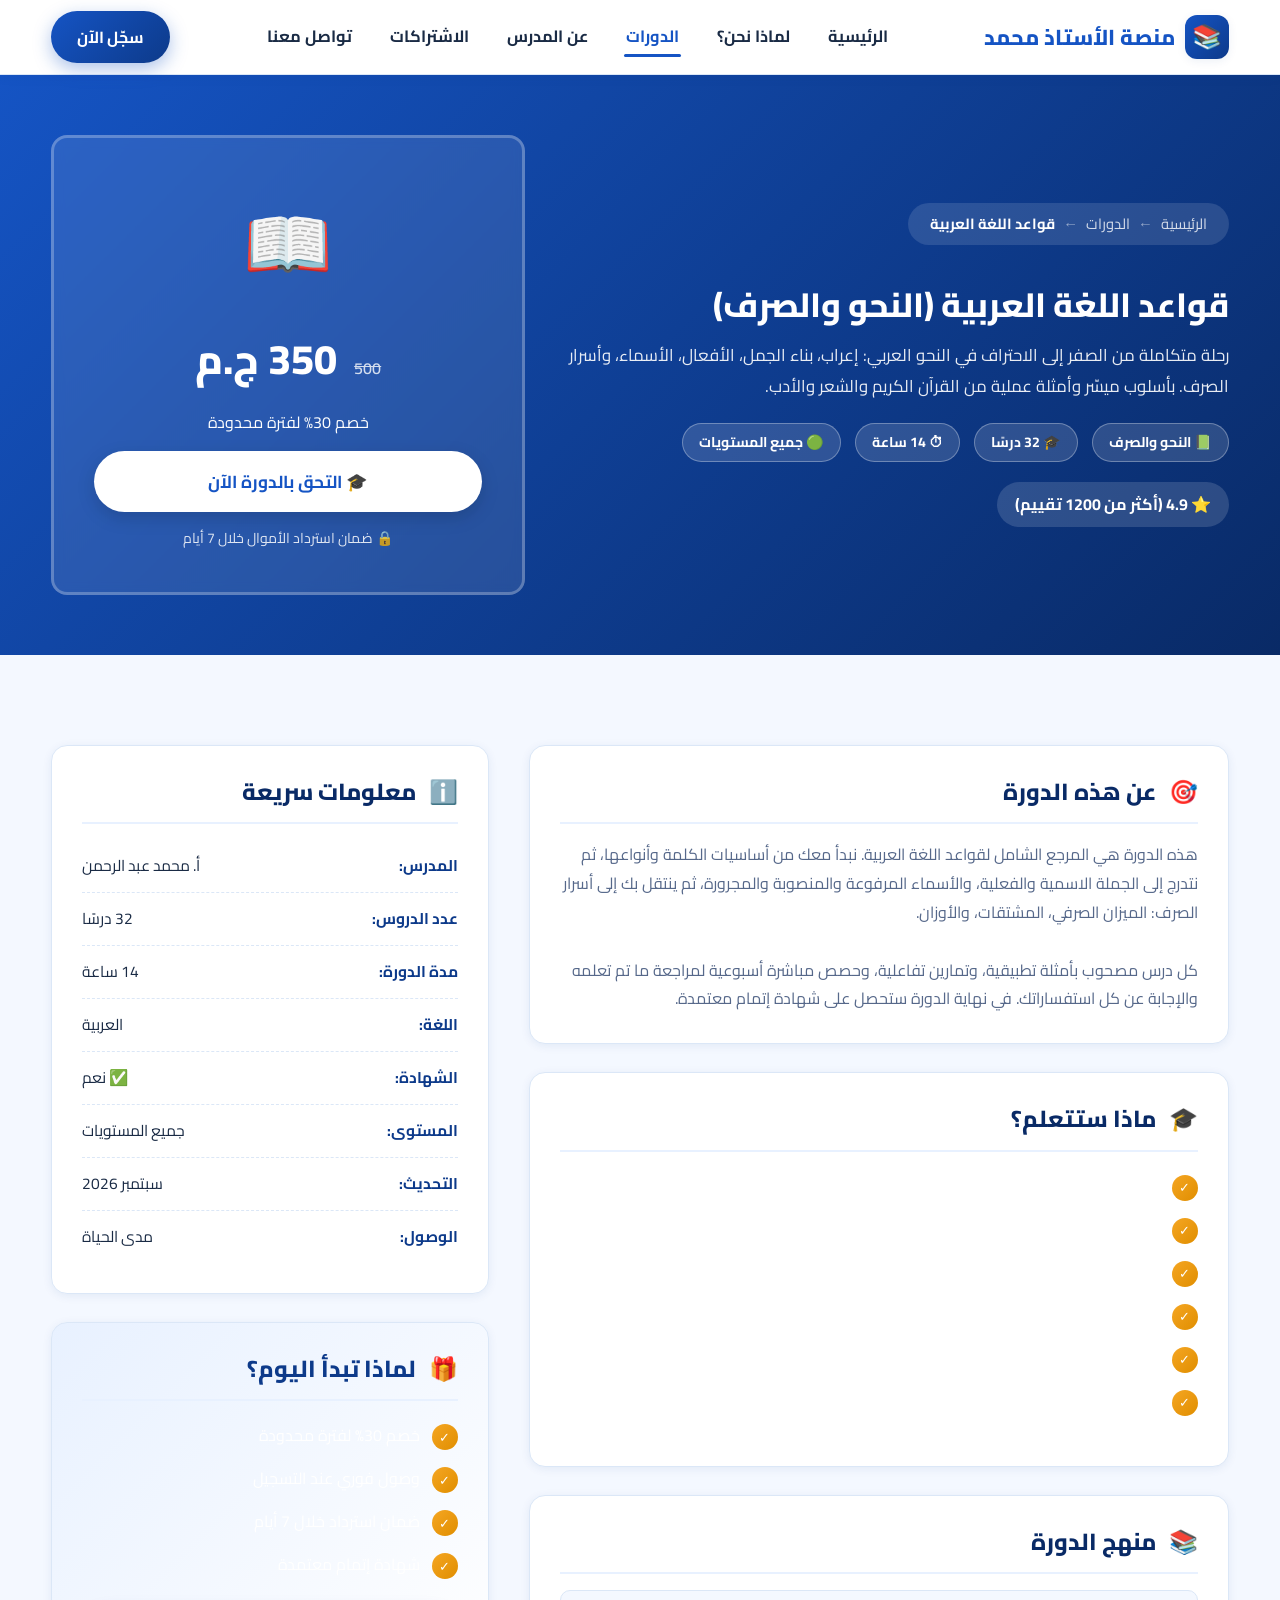
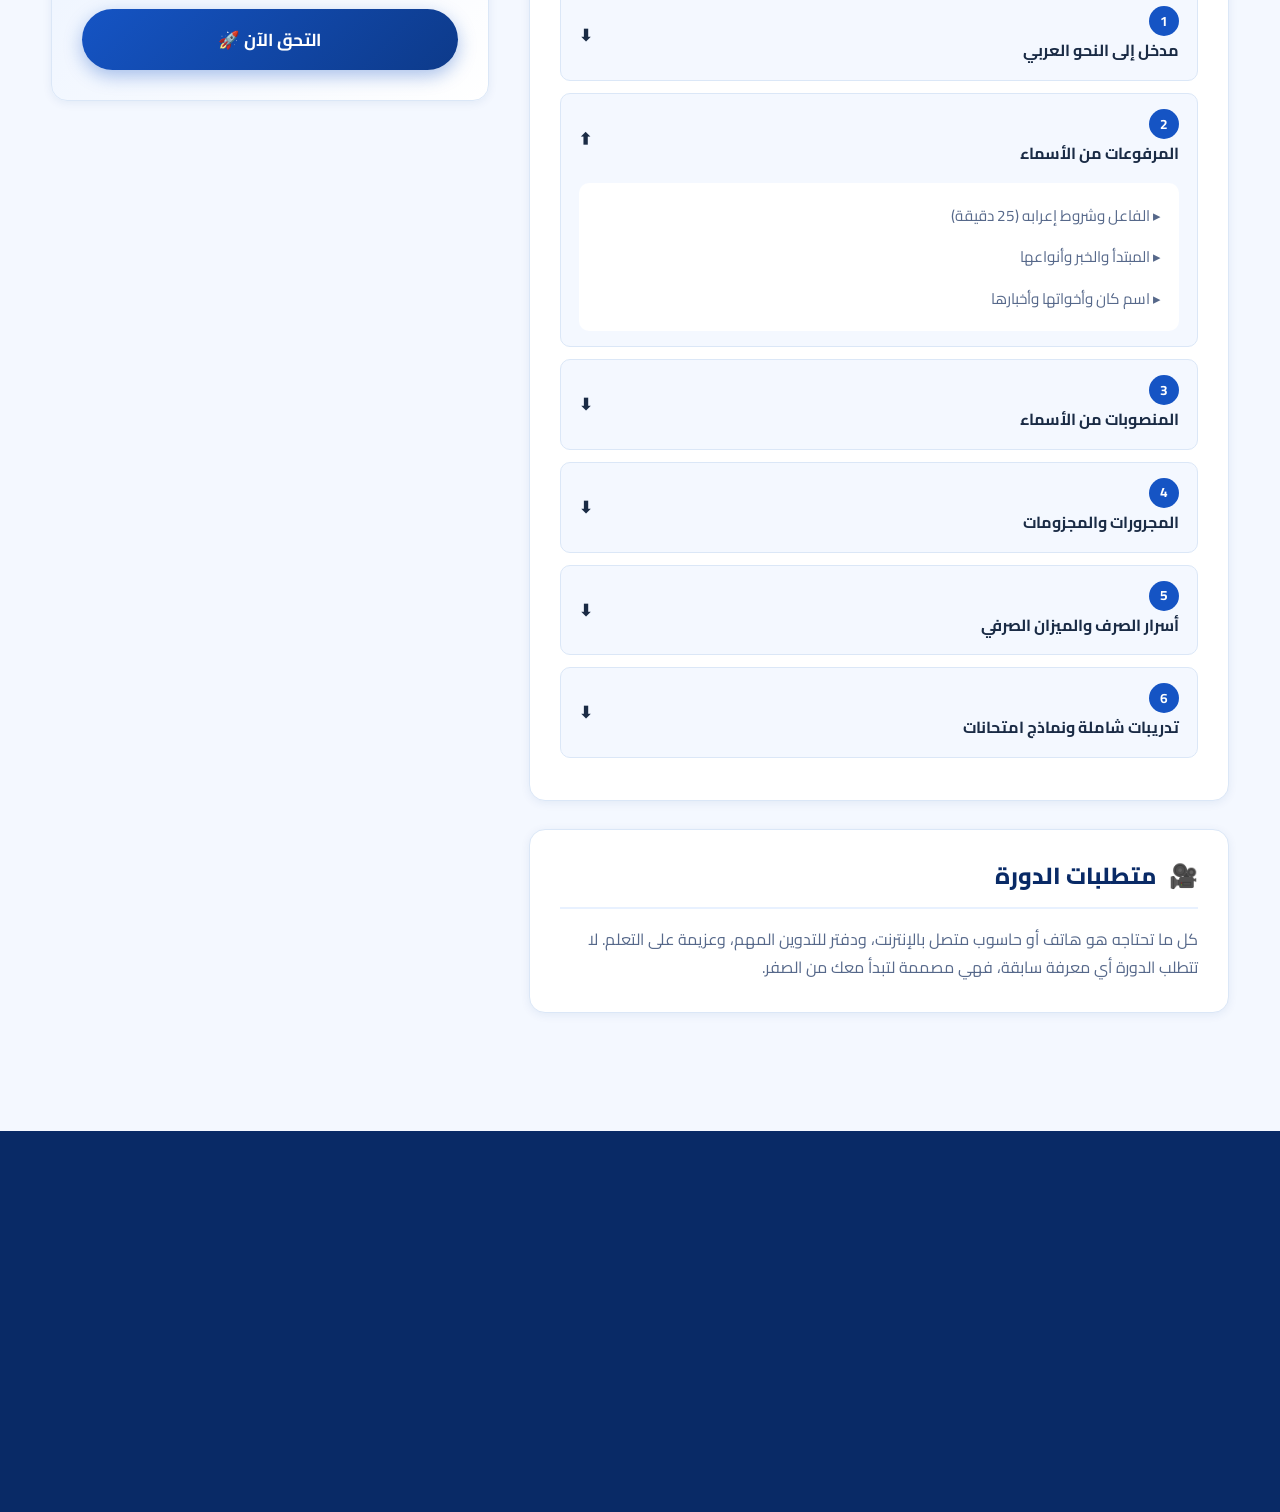
==== course.html @ e125569a "111" ====
<!DOCTYPE html>
<html lang="ar" dir="rtl">
<head>
  <meta charset="UTF-8" />
  <meta name="viewport" content="width=device-width, initial-scale=1.0" />
  <meta name="description" content="تفاصيل دورة قواعد اللغة العربية (النحو والصرف) - منصة الأستاذ محمد" />
  <title>قواعد اللغة العربية | تفاصيل الدورة</title>

  <link rel="preconnect" href="https://fonts.googleapis.com" />
  <link rel="preconnect" href="https://fonts.gstatic.com" crossorigin />
  <link href="https://fonts.googleapis.com/css2?family=Cairo:wght@400;600;700;800;900&display=swap" rel="stylesheet" />
  <link rel="stylesheet" href="css/style.css" />
  <link rel="icon" href="data:image/svg+xml,<svg xmlns='http://www.w3.org/2000/svg' viewBox='0 0 100 100'><text y='.9em' font-size='90'>📚</text></svg>" />
</head>
<body>

  <!-- ===================== شريط التنقل ===================== -->
  <nav class="navbar">
    <div class="container">
      <a href="index.html" class="logo">
        <span class="logo-icon">📚</span>
        <span>منصة الأستاذ محمد</span>
      </a>

      <ul class="nav-links">
        <li><a href="index.html#home">الرئيسية</a></li>
        <li><a href="index.html#features">لماذا نحن؟</a></li>
        <li><a href="courses.html" class="active">الدورات</a></li>
        <li><a href="index.html#teacher">عن المدرس</a></li>
        <li><a href="index.html#pricing">الاشتراكات</a></li>
        <li><a href="index.html#contact">تواصل معنا</a></li>
      </ul>

      <div class="nav-actions">
        <a href="index.html#contact" class="btn btn-primary">سجّل الآن</a>
        <button class="menu-toggle" aria-label="القائمة">☰</button>
      </div>
    </div>
  </nav>

  <!-- ===================== رأس الدورة ===================== -->
  <header class="course-hero">
    <div class="container">
      <div class="course-hero-text">
        <div class="breadcrumb course-hero-crumb">
          <a href="index.html">الرئيسية</a>
          <span class="sep">←</span>
          <a href="courses.html">الدورات</a>
          <span class="sep">←</span>
          <span class="current">قواعد اللغة العربية</span>
        </div>
        <h1>قواعد اللغة العربية (النحو والصرف)</h1>
        <p class="hero-desc">
          رحلة متكاملة من الصفر إلى الاحتراف في النحو العربي: إعراب، بناء الجمل، الأفعال،
          الأسماء، وأسرار الصرف. بأسلوب ميسّر وأمثلة عملية من القرآن الكريم والشعر والأدب.
        </p>
        <div class="chips-row">
          <span>📗 النحو والصرف</span>
          <span>🎓 32 درسًا</span>
          <span>⏱ 14 ساعة</span>
          <span>🟢 جميع المستويات</span>
        </div>
        <div class="rating">
          <span>⭐ 4.9 (أكثر من 1200 تقييم)</span>
        </div>
      </div>

      <div class="course-visual">
        <div class="icon">📖</div>
        <div class="price-tag">
          <small>500</small>
          350 ج.م
        </div>
        <p>خصم 30% لفترة محدودة</p>
        <a href="index.html#contact" class="btn btn-light btn-lg" style="margin-top: 14px;">🎓 التحق بالدورة الآن</a>
        <p class="note">🔒 ضمان استرداد الأموال خلال 7 أيام</p>
      </div>
    </div>
  </header>

  <!-- ===================== محتوى الدورة ===================== -->
  <section class="section" style="background: var(--off-white);">
    <div class="container course-content-grid">

      <!-- العمود الأيمن -->
      <div>
        <div class="card-panel reveal">
          <h2><span class="icon">🎯</span> عن هذه الدورة</h2>
          <p>
            هذه الدورة هي المرجع الشامل لقواعد اللغة العربية. نبدأ معك من أساسيات الكلمة وأنواعها،
            ثم نتدرج إلى الجملة الاسمية والفعلية، والأسماء المرفوعة والمنصوبة والمجرورة،
            ثم ينتقل بك إلى أسرار الصرف: الميزان الصرفي، المشتقات، والأوزان.
          </p>
          <br />
          <p>
            كل درس مصحوب بأمثلة تطبيقية، وتمارين تفاعلية، وحصص مباشرة أسبوعية لمراجعة ما تم
            تعلمه والإجابة عن كل استفساراتك. في نهاية الدورة ستحصل على شهادة إتمام معتمدة.
          </p>
        </div>

        <div class="card-panel reveal">
          <h2><span class="icon">🎓</span> ماذا ستتعلم؟</h2>
          <div class="teacher-list" style="color: var(--text);">
            <li><span class="check">✓</span> فهم الكلمة وأقسامها: اسم وفعل وحرف</li>
            <li><span class="check">✓</span> إعراب الجملة الاسمية والجملة الفعلية بثقة</li>
            <li><span class="check">✓</span> إتقان حالات الرفع والنصب والجر والجزم</li>
            <li><span class="check">✓</span> تحويل الأفعال وأوزان الصرف المختلفة</li>
            <li><span class="check">✓</span> التمييز بين أنواع المشتقات واستخداماتها</li>
            <li><span class="check">✓</span> حل أسئلة النحو في الامتحانات بسهولة</li>
          </div>
        </div>

        <!-- منهج الدورة -->
        <div class="card-panel reveal">
          <h2><span class="icon">📚</span> منهج الدورة</h2>

          <div class="curriculum-item">
            <div class="curriculum-head">
              <span><span class="num">1</span> مدخل إلى النحو العربي</span>
              <span>⬇</span>
            </div>
            <div class="curriculum-body">
              <ul>
                <li>▸ ما النحو ولماذا نتعلمه؟ (12 دقيقة)</li>
                <li>▸ الكلمة وأقسامها: الاسم والفعل والحرف</li>
                <li>▸ الجملة المفيدة وعناصرها الأساسية</li>
              </ul>
            </div>
          </div>

          <div class="curriculum-item open">
            <div class="curriculum-head">
              <span><span class="num">2</span> المرفوعات من الأسماء</span>
              <span>⬇</span>
            </div>
            <div class="curriculum-body">
              <ul>
                <li>▸ الفاعل وشروط إعرابه (25 دقيقة)</li>
                <li>▸ المبتدأ والخبر وأنواعها</li>
                <li>▸ اسم كان وأخواتها وأخبارها</li>
              </ul>
            </div>
          </div>

          <div class="curriculum-item">
            <div class="curriculum-head">
              <span><span class="num">3</span> المنصوبات من الأسماء</span>
              <span>⬇</span>
            </div>
            <div class="curriculum-body">
              <ul>
                <li>▸ المفعول به وأنواعها</li>
                <li>▸ الحال والتمييز وفرق بينهما</li>
                <li>▸ المفعول المطلق والنعوت المنصوبة</li>
              </ul>
            </div>
          </div>

          <div class="curriculum-item">
            <div class="curriculum-head">
              <span><span class="num">4</span> المجرورات والمجزومات</span>
              <span>⬇</span>
            </div>
            <div class="curriculum-body">
              <ul>
                <li>▸ حروف الجر وأدوات القسم</li>
                <li>▸ الإضافة والمضاف إليه</li>
                <li>▸ أدوات الجزم وعلامات الإعراب</li>
              </ul>
            </div>
          </div>

          <div class="curriculum-item">
            <div class="curriculum-head">
              <span><span class="num">5</span> أسرار الصرف والميزان الصرفي</span>
              <span>⬇</span>
            </div>
            <div class="curriculum-body">
              <ul>
                <li>▸ الميزان الصرفي: فعل وفاعل ومفعول</li>
                <li>▸ المشتقات: اسم الفاعل والمفعول والصفة</li>
                <li>▸ التصغير والنسب والإعلال</li>
              </ul>
            </div>
          </div>

          <div class="curriculum-item">
            <div class="curriculum-head">
              <span><span class="num">6</span> تدريبات شاملة ونماذج امتحانات</span>
              <span>⬇</span>
            </div>
            <div class="curriculum-body">
              <ul>
                <li>▸ 200 سؤال تدريبي متنوع مع الحل</li>
                <li>▸ نماذج امتحانات مجاب عنها</li>
                <li>▸ امتحان نهائي شامل وشهادة إتمام</li>
              </ul>
            </div>
          </div>
        </div>

        <div class="card-panel reveal">
          <h2><span class="icon">🎥</span> متطلبات الدورة</h2>
          <p>
            كل ما تحتاجه هو هاتف أو حاسوب متصل بالإنترنت، ودفتر للتدوين المهم، وعزيمة على التعلم.
            لا تتطلب الدورة أي معرفة سابقة، فهي مصممة لتبدأ معك من الصفر.
          </p>
        </div>
      </div>

      <!-- العمود الأيسر: معلومات سريعة -->
      <aside class="info-sidebar">
        <div class="card-panel reveal">
          <h2><span class="icon">ℹ️</span> معلومات سريعة</h2>
          <div class="sidebar-item"><b>المدرس:</b><span>أ. محمد عبد الرحمن</span></div>
          <div class="sidebar-item"><b>عدد الدروس:</b><span>32 درسًا</span></div>
          <div class="sidebar-item"><b>مدة الدورة:</b><span>14 ساعة</span></div>
          <div class="sidebar-item"><b>اللغة:</b><span>العربية</span></div>
          <div class="sidebar-item"><b>الشهادة:</b><span>✅ نعم</span></div>
          <div class="sidebar-item"><b>المستوى:</b><span>جميع المستويات</span></div>
          <div class="sidebar-item"><b>التحديث:</b><span>سبتمبر 2026</span></div>
          <div class="sidebar-item"><b>الوصول:</b><span>مدى الحياة</span></div>
        </div>

        <div class="card-panel reveal" style="background: linear-gradient(135deg, var(--primary-light), #fff);">
          <h2 style="color: var(--primary-dark);"><span class="icon">🎁</span> لماذا تبدأ اليوم؟</h2>
          <div class="teacher-list" style="color: var(--text);">
            <li><span class="check">✓</span> خصم 30% لفترة محدودة</li>
            <li><span class="check">✓</span> وصول فوري عند التسجيل</li>
            <li><span class="check">✓</span> ضمان استرداد خلال 7 أيام</li>
            <li><span class="check">✓</span> شهادة إتمام معتمدة</li>
          </div>
          <a href="index.html#contact" class="btn btn-primary btn-lg" style="width: 100%; margin-top: 10px;">التحق الآن 🚀</a>
        </div>
      </aside>

    </div>
  </section>

  <!-- ===================== الفوتر ===================== -->
  <footer class="footer">
    <div class="container">
      <div class="footer-grid">
        <div>
          <a href="index.html" class="logo">
            <span class="logo-icon">📚</span>
            <span>منصة الأستاذ محمد</span>
          </a>
          <p>منصة تعليمية متخصصة في اللغة العربية وعلومها، نهدف لنشر حب العربية وتيسير تعلمها لكل من يريد إتقانها.</p>
        </div>
        <div>
          <h4>روابط سريعة</h4>
          <ul class="footer-links">
            <li><a href="index.html#home">الرئيسية</a></li>
            <li><a href="courses.html">الدورات</a></li>
            <li><a href="index.html#teacher">عن المدرس</a></li>
            <li><a href="index.html#pricing">الاشتراكات</a></li>
          </ul>
        </div>
        <div>
          <h4>الدورات</h4>
          <ul class="footer-links">
            <li><a href="courses.html">قواعد اللغة العربية</a></li>
            <li><a href="courses.html">البلاغة العربية</a></li>
            <li><a href="courses.html">الأدب العربي</a></li>
            <li><a href="courses.html">تحفيظ القرآن</a></li>
          </ul>
        </div>
        <div>
          <h4>النشرة البريدية</h4>
          <p>اشترك ليصلك جديد الدورات والعروض الحصرية:</p>
          <form class="newsletter-box">
            <input type="email" placeholder="بريدك الإلكتروني..." />
            <button type="submit">اشترك</button>
          </form>
        </div>
      </div>
      <div class="footer-bottom">
        <p>© 2026 منصة الأستاذ محمد - جميع الحقوق محفوظة | صُنع بحب للغة العربية 💙</p>
      </div>
    </div>
  </footer>

  <button class="back-to-top" aria-label="العودة للأعلى">↑</button>

  <script src="js/main.js"></script>
</body>
</html>
---- css/style.css ----
/* =============================================
   منصة الأستاذ محمد - لغة عربية
   الألوان: أزرق وأبيض
   ============================================= */

:root {
  --primary: #1554c4;
  --primary-dark: #0d3a8a;
  --primary-darker: #092a66;
  --primary-light: #e8f1ff;
  --accent: #f5a623;
  --white: #ffffff;
  --off-white: #f4f8ff;
  --text: #1a2b45;
  --text-soft: #56688a;
  --border: #dbe7f7;
  --shadow-sm: 0 2px 10px rgba(13, 58, 138, 0.08);
  --shadow-md: 0 8px 30px rgba(13, 58, 138, 0.12);
  --shadow-lg: 0 20px 50px rgba(13, 58, 138, 0.16);
  --radius: 16px;
  --radius-sm: 10px;
  --transition: transform 0.3s ease, box-shadow 0.3s ease, background-color 0.3s ease, color 0.3s ease, border-color 0.3s ease, opacity 0.3s ease, padding 0.3s ease;
}

* {
  margin: 0;
  padding: 0;
  box-sizing: border-box;
}

html {
  scroll-behavior: smooth;
}

body {
  font-family: "Cairo", "Tajawal", "Segoe UI", Tahoma, sans-serif;
  background: var(--white);
  color: var(--text);
  direction: rtl;
  line-height: 1.8;
  overflow-x: hidden;
}

h1, h2, h3, h4, h5, h6 {
  font-weight: 800;
  line-height: 1.4;
  color: var(--primary-darker);
}

a {
  text-decoration: none;
  color: inherit;
}

img {
  max-width: 100%;
  display: block;
}

.container {
  width: min(1200px, 92%);
  margin-inline: auto;
}

/* ===================== شريط التنقل ===================== */
.navbar {
  position: sticky;
  top: 0;
  z-index: 1000;
  background: rgba(255, 255, 255, 0.92);
  backdrop-filter: blur(12px);
  border-bottom: 1px solid var(--border);
  box-shadow: var(--shadow-sm);
}

.navbar .container {
  display: flex;
  align-items: center;
  justify-content: space-between;
  height: 74px;
}

.logo {
  display: flex;
  align-items: center;
  gap: 10px;
  font-size: 1.35rem;
  font-weight: 800;
  color: var(--primary);
}

.logo-icon {
  width: 44px;
  height: 44px;
  border-radius: 12px;
  background: linear-gradient(135deg, var(--primary), var(--primary-dark));
  display: grid;
  place-items: center;
  color: #fff;
  font-size: 1.5rem;
  box-shadow: var(--shadow-sm);
}

.nav-links {
  display: flex;
  align-items: center;
  gap: 34px;
  list-style: none;
}

.nav-links a {
  font-weight: 700;
  font-size: 1.02rem;
  color: var(--text);
  position: relative;
  padding: 6px 2px;
  transition: var(--transition);
}

.nav-links a::after {
  content: "";
  position: absolute;
  bottom: 0;
  right: 0;
  width: 0;
  height: 3px;
  border-radius: 3px;
  background: var(--primary);
  transition: var(--transition);
}

.nav-links a:hover,
.nav-links a.active {
  color: var(--primary);
}

.nav-links a:hover::after,
.nav-links a.active::after {
  width: 100%;
}

.nav-actions {
  display: flex;
  align-items: center;
  gap: 12px;
}

.btn {
  display: inline-flex;
  align-items: center;
  justify-content: center;
  gap: 8px;
  padding: 12px 26px;
  border-radius: 50px;
  font-family: inherit;
  font-size: 1rem;
  font-weight: 700;
  border: none;
  cursor: pointer;
  transition: var(--transition);
}

.btn-primary {
  background: linear-gradient(135deg, var(--primary), var(--primary-dark));
  color: #fff;
  box-shadow: 0 6px 18px rgba(21, 84, 196, 0.35);
}

.btn-primary:hover {
  transform: translateY(-3px);
  box-shadow: 0 10px 26px rgba(21, 84, 196, 0.45);
}

.btn-outline {
  background: transparent;
  border: 2px solid var(--primary);
  color: var(--primary);
}

.btn-outline:hover {
  background: var(--primary-light);
}

.btn-light {
  background: #fff;
  color: var(--primary);
  box-shadow: 0 6px 18px rgba(0, 0, 0, 0.15);
}

.btn-light:hover {
  transform: translateY(-3px);
}

.btn-lg {
  padding: 15px 36px;
  font-size: 1.08rem;
}

.menu-toggle {
  display: none;
  background: none;
  border: none;
  font-size: 1.8rem;
  color: var(--primary-dark);
  cursor: pointer;
}

/* ===================== قسم البطل ===================== */
.hero {
  position: relative;
  background: linear-gradient(135deg, #f4f9ff 0%, #dbeafe 55%, #c4dcff 100%);
  padding: 90px 0 110px;
  overflow: hidden;
}

.hero::before {
  content: "";
  position: absolute;
  top: -120px;
  left: -120px;
  width: 420px;
  height: 420px;
  border-radius: 50%;
  background: radial-gradient(circle, rgba(21, 84, 196, 0.18), transparent 70%);
}

.hero::after {
  content: "";
  position: absolute;
  bottom: -160px;
  right: -100px;
  width: 480px;
  height: 480px;
  border-radius: 50%;
  background: radial-gradient(circle, rgba(21, 84, 196, 0.16), transparent 70%);
}

.hero .container {
  position: relative;
  z-index: 2;
  display: grid;
  grid-template-columns: 1fr 1fr;
  gap: 60px;
  align-items: center;
}

.hero-badge {
  display: inline-flex;
  align-items: center;
  gap: 8px;
  background: rgba(21, 84, 196, 0.1);
  color: var(--primary);
  border: 1px solid rgba(21, 84, 196, 0.25);
  padding: 8px 18px;
  border-radius: 50px;
  font-size: 0.92rem;
  font-weight: 700;
  margin-bottom: 20px;
}

.hero h1 {
  font-size: 3rem;
  margin-bottom: 18px;
}

.hero h1 span {
  color: var(--primary);
  position: relative;
}

.hero p {
  font-size: 1.18rem;
  color: var(--text-soft);
  margin-bottom: 30px;
  max-width: 520px;
}

.hero-cta {
  display: flex;
  gap: 14px;
  flex-wrap: wrap;
  margin-bottom: 40px;
}

.hero-stats {
  display: flex;
  gap: 40px;
  flex-wrap: wrap;
}

.stat {
  text-align: center;
}

.stat strong {
  display: block;
  font-size: 1.9rem;
  color: var(--primary);
}

.stat span {
  font-size: 0.95rem;
  color: var(--text-soft);
  font-weight: 600;
}

.hero-visual {
  position: relative;
  display: flex;
  justify-content: center;
}

.hero-card {
  background: #fff;
  border-radius: var(--radius);
  box-shadow: var(--shadow-lg);
  padding: 30px;
  width: 100%;
  max-width: 440px;
}

.teacher-avatar {
  width: 90px;
  height: 90px;
  border-radius: 50%;
  background: linear-gradient(135deg, var(--primary), var(--primary-darker));
  color: #fff;
  display: grid;
  place-items: center;
  font-size: 2.2rem;
  margin: 0 auto 14px;
  box-shadow: 0 8px 20px rgba(21, 84, 196, 0.35);
}

.hero-card h3 {
  text-align: center;
  color: var(--primary-dark);
  margin-bottom: 4px;
}

.hero-card .role {
  text-align: center;
  color: var(--text-soft);
  font-size: 0.95rem;
  margin-bottom: 20px;
}

.card-row {
  display: flex;
  justify-content: space-between;
  padding: 10px 0;
  border-bottom: 1px dashed var(--border);
  font-size: 0.98rem;
}

.card-row:last-child {
  border-bottom: none;
}

.card-row b {
  color: var(--primary-dark);
}

.rating-badge {
  display: inline-flex;
  align-items: center;
  gap: 5px;
  background: var(--accent);
  color: #fff;
  padding: 4px 14px;
  border-radius: 50px;
  font-weight: 700;
  font-size: 0.9rem;
}

/* موجات أسفل الهيرو */
.wave {
  position: absolute;
  bottom: -1px;
  left: 0;
  width: 100%;
  line-height: 0;
}

/* ===================== الأقسام العامة ===================== */
.section {
  padding: 90px 0;
}

.section-head {
  text-align: center;
  max-width: 640px;
  margin: 0 auto 55px;
}

.section-head h2 {
  font-size: 2.3rem;
  margin-bottom: 12px;
}

.section-head p {
  color: var(--text-soft);
  font-size: 1.08rem;
}

.section-tag {
  display: inline-block;
  background: var(--primary-light);
  color: var(--primary);
  padding: 6px 18px;
  border-radius: 50px;
  font-weight: 700;
  font-size: 0.9rem;
  margin-bottom: 14px;
}

/* ===================== المزايا ===================== */
.features {
  background: var(--white);
}

.features-grid {
  display: grid;
  grid-template-columns: repeat(auto-fit, minmax(250px, 1fr));
  gap: 26px;
}

.feature-card {
  background: var(--off-white);
  border: 1px solid var(--border);
  border-radius: var(--radius);
  padding: 34px 28px;
  transition: var(--transition);
  position: relative;
  overflow: hidden;
}

.feature-card::before {
  content: "";
  position: absolute;
  top: 0;
  right: 0;
  width: 100%;
  height: 4px;
  background: linear-gradient(90deg, var(--primary), var(--accent));
  transform: scaleX(0);
  transform-origin: right;
  transition: var(--transition);
}

.feature-card:hover {
  transform: translateY(-8px);
  box-shadow: var(--shadow-md);
}

.feature-card:hover::before {
  transform: scaleX(1);
}

.feature-icon {
  width: 62px;
  height: 62px;
  border-radius: 16px;
  background: linear-gradient(135deg, var(--primary), var(--primary-dark));
  color: #fff;
  display: grid;
  place-items: center;
  font-size: 1.7rem;
  margin-bottom: 18px;
  box-shadow: 0 8px 18px rgba(21, 84, 196, 0.3);
}

.feature-card h3 {
  font-size: 1.2rem;
  margin-bottom: 10px;
}

.feature-card p {
  color: var(--text-soft);
  font-size: 0.97rem;
}

/* ===================== الكورسات ===================== */
.courses-section {
  background: linear-gradient(180deg, var(--white), var(--off-white));
}

.courses-grid {
  display: grid;
  grid-template-columns: repeat(auto-fill, minmax(280px, 1fr));
  gap: 28px;
}

.course-card {
  background: #fff;
  border-radius: var(--radius);
  overflow: hidden;
  border: 1px solid var(--border);
  box-shadow: var(--shadow-sm);
  transition: var(--transition);
  display: flex;
  flex-direction: column;
}

.course-card:hover {
  transform: translateY(-8px);
  box-shadow: var(--shadow-md);
}

.course-banner {
  height: 170px;
  position: relative;
  display: grid;
  place-items: center;
  color: #fff;
  font-size: 3rem;
  overflow: hidden;
}

.course-banner::after {
  content: "";
  position: absolute;
  inset: 0;
  background: linear-gradient(180deg, transparent, rgba(8, 32, 74, 0.55));
}

.banner-1 {
  background: linear-gradient(135deg, #1c6ef2, #0d3a8a);
}

.banner-2 {
  background: linear-gradient(135deg, #0d3a8a, #092a66);
}

.banner-3 {
  background: linear-gradient(135deg, #2f7ef7, #1554c4);
}

.banner-4 {
  background: linear-gradient(135deg, #3b6fd6, #123a8f);
}

.banner-5 {
  background: linear-gradient(135deg, #1548a8, #0b2d6d);
}

.banner-6 {
  background: linear-gradient(135deg, #4f86f5, #1548a8);
}

.course-level {
  position: absolute;
  top: 14px;
  right: 14px;
  z-index: 2;
  background: rgba(255, 255, 255, 0.95);
  color: var(--primary-dark);
  padding: 4px 14px;
  border-radius: 50px;
  font-size: 0.8rem;
  font-weight: 700;
}

.course-body {
  padding: 22px;
  flex: 1;
  display: flex;
  flex-direction: column;
}

.course-body h3 {
  font-size: 1.15rem;
  margin-bottom: 8px;
  transition: var(--transition);
}

.course-body h3:hover {
  color: var(--primary);
}

.course-desc {
  color: var(--text-soft);
  font-size: 0.93rem;
  margin-bottom: 16px;
  flex: 1;
}

.course-meta {
  display: flex;
  gap: 18px;
  font-size: 0.87rem;
  color: var(--text-soft);
  margin-bottom: 16px;
  flex-wrap: wrap;
}

.course-meta span {
  display: inline-flex;
  align-items: center;
  gap: 5px;
}

.course-footer {
  display: flex;
  align-items: center;
  justify-content: space-between;
  border-top: 1px solid var(--border);
  padding-top: 16px;
}

.course-price {
  font-size: 1.3rem;
  font-weight: 800;
  color: var(--primary);
}

.course-price small {
  font-size: 0.85rem;
  color: var(--text-soft);
  font-weight: 600;
  margin-left: 6px;
  text-decoration: line-through;
}

.btn-small {
  padding: 8px 20px;
  font-size: 0.9rem;
}

.center-btn {
  text-align: center;
  margin-top: 50px;
}

/* ===================== التعريف بالمدرس ===================== */
.teacher-section {
  background: linear-gradient(135deg, var(--primary-dark), var(--primary-darker));
  color: #fff;
  position: relative;
  overflow: hidden;
}

.teacher-section::before {
  content: "";
  position: absolute;
  top: -80px;
  left: -80px;
  width: 300px;
  height: 300px;
  border-radius: 50%;
  background: rgba(255, 255, 255, 0.06);
}

.teacher-section .section-head h2,
.teacher-section .section-tag {
  color: #fff;
}

.teacher-section .section-tag {
  background: rgba(255, 255, 255, 0.15);
}

.teacher-section .section-head h2 {
  color: #fff;
}

.teacher-section .section-head p {
  color: rgba(255, 255, 255, 0.8);
}

.teacher-grid {
  display: grid;
  grid-template-columns: 1fr 1.3fr;
  gap: 50px;
  align-items: center;
  position: relative;
  z-index: 2;
}

.teacher-photo {
  background: rgba(255, 255, 255, 0.1);
  border: 3px solid rgba(255, 255, 255, 0.25);
  border-radius: var(--radius);
  padding: 40px;
  text-align: center;
  backdrop-filter: blur(6px);
}

.teacher-photo .avatar-lg {
  width: 150px;
  height: 150px;
  border-radius: 50%;
  background: linear-gradient(135deg, #4f86f5, #fff);
  color: var(--primary-darker);
  display: grid;
  place-items: center;
  font-size: 3.6rem;
  margin: 0 auto 18px;
  box-shadow: 0 15px 40px rgba(0, 0, 0, 0.3);
}

.teacher-photo h3 {
  color: #fff;
  font-size: 1.5rem;
}

.teacher-photo p {
  color: rgba(255, 255, 255, 0.85);
}

.teacher-info p {
  color: rgba(255, 255, 255, 0.85);
  margin-bottom: 20px;
  font-size: 1.05rem;
}

.teacher-list {
  list-style: none;
  margin: 20px 0;
}

.teacher-list li {
  display: flex;
  gap: 12px;
  align-items: flex-start;
  margin-bottom: 14px;
  color: #fff;
}

.teacher-list .check {
  background: linear-gradient(135deg, var(--accent), #e08e00);
  width: 26px;
  height: 26px;
  min-width: 26px;
  border-radius: 50%;
  display: grid;
  place-items: center;
  font-size: 0.8rem;
  color: #fff;
  margin-top: 3px;
}

.teacher-chips {
  display: flex;
  gap: 12px;
  flex-wrap: wrap;
  margin-top: 26px;
}

.chip {
  background: rgba(255, 255, 255, 0.15);
  border: 1px solid rgba(255, 255, 255, 0.3);
  padding: 8px 18px;
  border-radius: 50px;
  font-size: 0.9rem;
  font-weight: 700;
  color: #fff;
}

/* ===================== آراء الطلاب ===================== */
.testimonials {
  background: var(--off-white);
}

.testimonials-grid {
  display: grid;
  grid-template-columns: repeat(auto-fit, minmax(300px, 1fr));
  gap: 26px;
}

.testimonial-card {
  background: #fff;
  border: 1px solid var(--border);
  border-radius: var(--radius);
  padding: 30px;
  box-shadow: var(--shadow-sm);
  transition: var(--transition);
  position: relative;
}

.testimonial-card:hover {
  transform: translateY(-6px);
  box-shadow: var(--shadow-md);
}

.testimonial-card::before {
  content: "❝";
  position: absolute;
  top: 14px;
  left: 22px;
  font-size: 4rem;
  color: var(--primary-light);
  line-height: 1;
}

.testimonial-stars {
  color: var(--accent);
  font-size: 1.05rem;
  margin-bottom: 14px;
  letter-spacing: 3px;
}

.testimonial-card blockquote {
  color: var(--text);
  font-size: 1rem;
  margin-bottom: 20px;
}

.testimonial-author {
  display: flex;
  align-items: center;
  gap: 12px;
}

.testimonial-avatar {
  width: 46px;
  height: 46px;
  border-radius: 50%;
  background: var(--primary-light);
  color: var(--primary);
  display: grid;
  place-items: center;
  font-weight: 800;
  font-size: 1.1rem;
}

.testimonial-author b {
  display: block;
  color: var(--primary-dark);
  font-size: 0.98rem;
}

.testimonial-author span {
  color: var(--text-soft);
  font-size: 0.85rem;
}

/* ===================== الأسعار / الاشتراكات ===================== */
.pricing-section {
  background: var(--white);
}

.pricing-grid {
  display: grid;
  grid-template-columns: repeat(auto-fit, minmax(290px, 1fr));
  gap: 28px;
  align-items: stretch;
}

.price-card {
  background: var(--off-white);
  border: 2px solid var(--border);
  border-radius: var(--radius);
  padding: 38px 30px;
  text-align: center;
  transition: var(--transition);
  position: relative;
  display: flex;
  flex-direction: column;
}

.price-card:hover {
  transform: translateY(-8px);
  box-shadow: var(--shadow-md);
}

.price-card.featured {
  border-color: var(--primary);
  background: linear-gradient(180deg, #fff, var(--primary-light));
  box-shadow: var(--shadow-md);
}

.price-card .badge {
  position: absolute;
  top: -14px;
  right: 50%;
  transform: translateX(50%);
  background: var(--primary);
  color: #fff;
  font-size: 0.8rem;
  font-weight: 700;
  padding: 5px 18px;
  border-radius: 50px;
  white-space: nowrap;
}

.price-card h3 {
  font-size: 1.3rem;
  margin-bottom: 8px;
}

.price-amount {
  font-size: 2.6rem;
  font-weight: 800;
  color: var(--primary);
  margin: 12px 0;
}

.price-amount small {
  font-size: 1rem;
  color: var(--text-soft);
  font-weight: 600;
}

.price-card ul {
  list-style: none;
  text-align: right;
  margin: 20px 0 28px;
  flex: 1;
}

.price-card ul li {
  padding: 8px 0;
  color: var(--text);
  font-size: 0.98rem;
  display: flex;
  align-items: center;
  gap: 10px;
}

.price-card ul li .check {
  color: var(--primary);
  font-weight: 800;
}

/* ===================== نموذج التواصل ===================== */
.contact-section {
  background: linear-gradient(180deg, var(--off-white), var(--white));
}

.contact-grid {
  display: grid;
  grid-template-columns: 1.2fr 1fr;
  gap: 50px;
  align-items: start;
}

.contact-form {
  background: #fff;
  border: 1px solid var(--border);
  border-radius: var(--radius);
  padding: 36px;
  box-shadow: var(--shadow-sm);
}

.form-group {
  margin-bottom: 20px;
}

.form-group label {
  display: block;
  font-weight: 700;
  color: var(--primary-dark);
  margin-bottom: 8px;
  font-size: 0.95rem;
}

.form-group input,
.form-group textarea,
.form-group select {
  width: 100%;
  padding: 13px 16px;
  border: 2px solid var(--border);
  border-radius: var(--radius-sm);
  font-family: inherit;
  font-size: 1rem;
  background: var(--off-white);
  color: var(--text);
  transition: var(--transition);
}

.form-group input:focus,
.form-group textarea:focus,
.form-group select:focus {
  outline: none;
  border-color: var(--primary);
  background: #fff;
  box-shadow: 0 0 0 4px rgba(21, 84, 196, 0.1);
}

.form-group textarea {
  min-height: 130px;
  resize: vertical;
}

.form-row {
  display: grid;
  grid-template-columns: 1fr 1fr;
  gap: 18px;
}

.contact-info {
  display: flex;
  flex-direction: column;
  gap: 18px;
}

.info-card {
  background: #fff;
  border: 1px solid var(--border);
  border-radius: var(--radius);
  padding: 24px;
  display: flex;
  gap: 16px;
  align-items: center;
  transition: var(--transition);
}

.info-card:hover {
  box-shadow: var(--shadow-sm);
  transform: translateX(-4px);
}

.info-icon {
  width: 52px;
  height: 52px;
  min-width: 52px;
  border-radius: 14px;
  background: var(--primary-light);
  color: var(--primary);
  display: grid;
  place-items: center;
  font-size: 1.4rem;
}

.info-card b {
  display: block;
  color: var(--primary-dark);
}

.info-card span {
  color: var(--text-soft);
  font-size: 0.93rem;
}

.socials {
  display: flex;
  gap: 14px;
  margin-top: 8px;
}

.social-btn {
  width: 50px;
  height: 50px;
  border-radius: 14px;
  background: var(--primary-light);
  color: var(--primary);
  display: grid;
  place-items: center;
  font-size: 1.3rem;
  transition: var(--transition);
}

.social-btn:hover {
  background: var(--primary);
  color: #fff;
  transform: translateY(-4px);
}

/* ===================== الفوتر ===================== */
.footer {
  background: var(--primary-darker);
  color: #fff;
  padding: 70px 0 0;
}

.footer-grid {
  display: grid;
  grid-template-columns: 2fr 1fr 1fr 1.3fr;
  gap: 40px;
  padding-bottom: 45px;
}

.footer h4 {
  color: #fff;
  margin-bottom: 18px;
  font-size: 1.1rem;
}

.footer .logo {
  color: #fff;
  margin-bottom: 16px;
}

.footer p {
  color: rgba(255, 255, 255, 0.7);
  font-size: 0.95rem;
}

.footer-links {
  list-style: none;
}

.footer-links li {
  margin-bottom: 10px;
}

.footer-links a {
  color: rgba(255, 255, 255, 0.7);
  transition: var(--transition);
  font-size: 0.95rem;
}

.footer-links a:hover {
  color: #fff;
  padding-right: 6px;
}

.newsletter-box {
  display: flex;
  margin-top: 12px;
  border-radius: 50px;
  overflow: hidden;
  background: rgba(255, 255, 255, 0.1);
  border: 1px solid rgba(255, 255, 255, 0.25);
}

.newsletter-box input {
  flex: 1;
  background: transparent;
  border: none;
  padding: 12px 18px;
  color: #fff;
  font-family: inherit;
  outline: none;
}

.newsletter-box input::placeholder {
  color: rgba(255, 255, 255, 0.6);
}

.newsletter-box button {
  background: var(--primary);
  color: #fff;
  border: none;
  padding: 0 22px;
  cursor: pointer;
  font-family: inherit;
  font-weight: 700;
  transition: var(--transition);
}

.newsletter-box button:hover {
  background: #2f7ef7;
}

.footer-bottom {
  border-top: 1px solid rgba(255, 255, 255, 0.15);
  padding: 20px 0;
  text-align: center;
  color: rgba(255, 255, 255, 0.6);
  font-size: 0.9rem;
}

/* ===================== زر العودة للأعلى ===================== */
.back-to-top {
  position: fixed;
  bottom: 26px;
  left: 26px;
  width: 48px;
  height: 48px;
  border-radius: 50%;
  background: var(--primary);
  color: #fff;
  border: none;
  font-size: 1.3rem;
  cursor: pointer;
  box-shadow: var(--shadow-md);
  opacity: 0;
  visibility: hidden;
  transform: translateY(20px);
  transition: var(--transition);
  z-index: 900;
}

.back-to-top.show {
  opacity: 1;
  visibility: visible;
  transform: translateY(0);
}

.back-to-top:hover {
  background: var(--primary-dark);
  transform: translateY(-4px);
}

/* ===================== تنبيهات ===================== */
.toast {
  position: fixed;
  bottom: 30px;
  right: 50%;
  transform: translate(50%, 120px);
  background: var(--primary-dark);
  color: #fff;
  padding: 15px 30px;
  border-radius: 12px;
  font-weight: 700;
  box-shadow: var(--shadow-lg);
  z-index: 2000;
  transition: var(--transition);
  opacity: 0;
}

.toast.show {
  transform: translate(50%, 0);
  opacity: 1;
}

/* ===================== صفحة الكورسات ===================== */
.page-header {
  background: linear-gradient(135deg, var(--primary), var(--primary-darker));
  color: #fff;
  padding: 70px 0;
  text-align: center;
  position: relative;
  overflow: hidden;
}

.page-header::before {
  content: "";
  position: absolute;
  top: -60px;
  left: -60px;
  width: 220px;
  height: 220px;
  border-radius: 50%;
  background: rgba(255, 255, 255, 0.07);
}

.page-header h1 {
  color: #fff;
  font-size: 2.5rem;
  margin-bottom: 10px;
}

.page-header p {
  color: rgba(255, 255, 255, 0.85);
  font-size: 1.1rem;
}

.breadcrumb {
  display: inline-flex;
  gap: 8px;
  background: rgba(255, 255, 255, 0.12);
  padding: 8px 22px;
  border-radius: 50px;
  margin-bottom: 18px;
  font-size: 0.92rem;
}

.breadcrumb a {
  color: rgba(255, 255, 255, 0.8);
}

.breadcrumb .sep {
  color: rgba(255, 255, 255, 0.5);
}

.breadcrumb .current {
  color: #fff;
  font-weight: 700;
}

/* الفلاتر */
.filters-bar {
  background: #fff;
  border: 1px solid var(--border);
  border-radius: var(--radius);
  padding: 20px;
  display: flex;
  gap: 10px;
  flex-wrap: wrap;
  margin-bottom: 40px;
  box-shadow: var(--shadow-sm);
  position: sticky;
  top: 84px;
  z-index: 500;
}

.filter-btn {
  background: var(--off-white);
  border: 2px solid var(--border);
  color: var(--text);
  padding: 9px 22px;
  border-radius: 50px;
  font-family: inherit;
  font-weight: 700;
  font-size: 0.92rem;
  cursor: pointer;
  transition: var(--transition);
}

.filter-btn:hover {
  border-color: var(--primary);
  color: var(--primary);
}

.filter-btn.active {
  background: var(--primary);
  border-color: var(--primary);
  color: #fff;
  box-shadow: 0 5px 15px rgba(21, 84, 196, 0.3);
}

.search-box {
  display: flex;
  align-items: center;
  gap: 8px;
  background: var(--off-white);
  border: 2px solid var(--border);
  border-radius: 50px;
  padding: 0 16px;
  margin-left: auto;
}

.search-box input {
  background: transparent;
  border: none;
  padding: 9px 4px;
  font-family: inherit;
  font-size: 0.95rem;
  min-width: 180px;
  outline: none;
  color: var(--text);
}

.search-box .icon {
  color: var(--primary);
}

.results-count {
  color: var(--text-soft);
  font-size: 0.95rem;
  margin-bottom: 24px;
  font-weight: 600;
}

.empty-state {
  text-align: center;
  padding: 60px 20px;
  color: var(--text-soft);
  display: none;
}

.empty-state.show {
  display: block;
}

.empty-state .icon {
  font-size: 4rem;
  margin-bottom: 14px;
}

/* ===================== صفحة تفاصيل الكورس ===================== */
.course-hero {
  background: linear-gradient(135deg, var(--primary), var(--primary-darker));
  color: #fff;
  padding: 60px 0;
}

.course-hero .container {
  display: grid;
  grid-template-columns: 1.4fr 1fr;
  gap: 40px;
  align-items: center;
}

.course-hero .crumb a {
  color: rgba(255, 255, 255, 0.75);
}

.course-hero h1 {
  color: #fff;
  font-size: 2.1rem;
  margin: 18px 0 12px;
}

.course-hero .hero-desc {
  color: rgba(255, 255, 255, 0.9);
  font-size: 1.05rem;
  margin-bottom: 22px;
}

.chips-row {
  display: flex;
  gap: 14px;
  flex-wrap: wrap;
  margin-bottom: 20px;
}

.chips-row span {
  background: rgba(255, 255, 255, 0.14);
  border: 1px solid rgba(255, 255, 255, 0.3);
  padding: 6px 16px;
  border-radius: 50px;
  font-size: 0.88rem;
  font-weight: 700;
}

.course-hero .rating {
  display: inline-flex;
  align-items: center;
  gap: 8px;
  background: rgba(255, 255, 255, 0.14);
  padding: 8px 18px;
  border-radius: 50px;
  font-weight: 700;
}

.course-visual {
  background: rgba(255, 255, 255, 0.1);
  border: 3px solid rgba(255, 255, 255, 0.25);
  border-radius: var(--radius);
  padding: 40px;
  text-align: center;
  backdrop-filter: blur(6px);
}

.course-visual .icon {
  font-size: 4.5rem;
  margin-bottom: 14px;
}

.course-visual .price-tag {
  font-size: 2.6rem;
  font-weight: 800;
  margin: 12px 0;
}

.course-visual .price-tag small {
  font-size: 1rem;
  font-weight: 600;
  text-decoration: line-through;
  opacity: 0.8;
  margin-left: 8px;
}

.course-visual .btn {
  width: 100%;
}

.course-visual .note {
  font-size: 0.88rem;
  color: rgba(255, 255, 255, 0.85);
  margin-top: 14px;
}

.course-content-grid {
  display: grid;
  grid-template-columns: 1.6fr 1fr;
  gap: 40px;
  align-items: start;
}

.card-panel {
  background: #fff;
  border: 1px solid var(--border);
  border-radius: var(--radius);
  padding: 30px;
  box-shadow: var(--shadow-sm);
  margin-bottom: 28px;
}

.card-panel h2 {
  font-size: 1.45rem;
  margin-bottom: 16px;
  padding-bottom: 14px;
  border-bottom: 2px solid var(--primary-light);
}

.card-panel h2 .icon {
  color: var(--primary);
  margin-left: 8px;
}

.card-panel p {
  color: var(--text-soft);
}

.curriculum-item {
  border: 1px solid var(--border);
  border-radius: var(--radius-sm);
  margin-bottom: 12px;
  overflow: hidden;
  background: var(--off-white);
}

.curriculum-head {
  display: flex;
  align-items: center;
  justify-content: space-between;
  padding: 15px 18px;
  cursor: pointer;
  font-weight: 700;
  transition: var(--transition);
}

.curriculum-head:hover {
  background: var(--primary-light);
}

.curriculum-head .num {
  width: 30px;
  height: 30px;
  background: var(--primary);
  color: #fff;
  border-radius: 50%;
  display: grid;
  place-items: center;
  font-size: 0.85rem;
  margin-left: 12px;
}

.curriculum-body {
  max-height: 0;
  overflow: hidden;
  transition: max-height 0.35s ease;
}

.curriculum-item.open .curriculum-body {
  max-height: 300px;
  padding: 0 18px 15px;
}

.curriculum-body ul {
  list-style: none;
  padding: 12px;
  background: #fff;
  border-radius: var(--radius-sm);
}

.curriculum-body li {
  padding: 7px 6px;
  font-size: 0.95rem;
  color: var(--text-soft);
  display: flex;
  align-items: center;
  gap: 8px;
}

/* صندوق معلومات سريع */
.info-sidebar {
  position: sticky;
  top: 90px;
}

.sidebar-item {
  display: flex;
  justify-content: space-between;
  padding: 12px 0;
  border-bottom: 1px dashed var(--border);
  font-size: 0.97rem;
}

.sidebar-item:last-child {
  border-bottom: none;
}

.sidebar-item b {
  color: var(--primary-dark);
}

/* ===================== التجاوب ===================== */
@media (max-width: 992px) {
  .hero .container {
    grid-template-columns: 1fr;
    text-align: center;
  }

  .hero p {
    margin-inline: auto;
  }

  .hero-cta {
    justify-content: center;
  }

  .hero-stats {
    justify-content: center;
  }

  .hero-visual {
    order: -1;
  }

  .teacher-grid,
  .contact-grid,
  .course-hero .container,
  .course-content-grid {
    grid-template-columns: 1fr;
  }

  .footer-grid {
    grid-template-columns: 1fr 1fr;
  }

  .info-sidebar {
    position: static;
  }
}

@media (max-width: 768px) {
  .nav-links {
    position: fixed;
    top: 74px;
    right: 0;
    width: 100%;
    background: #fff;
    flex-direction: column;
    padding: 25px;
    gap: 20px;
    border-bottom: 1px solid var(--border);
    box-shadow: var(--shadow-md);
    transform: translateY(-120%);
    transition: transform 0.35s ease;
    align-items: stretch;
    text-align: center;
  }

  .nav-links.open {
    transform: translateY(0);
  }

  .nav-actions .btn-outline {
    display: none;
  }

  .menu-toggle {
    display: block;
  }

  .hero h1 {
    font-size: 2.2rem;
  }

  .section-head h2 {
    font-size: 1.8rem;
  }

  .form-row {
    grid-template-columns: 1fr;
  }

  .footer-grid {
    grid-template-columns: 1fr;
  }

  .filters-bar {
    position: static;
  }

  .search-box {
    width: 100%;
  }

  .search-box input {
    width: 100%;
  }
}

/* تأثيرات الظهور عند التمرير */
.reveal {
  opacity: 0;
  transform: translateY(40px);
  transition: opacity 0.7s ease, transform 0.7s ease;
}

.reveal.visible {
  opacity: 1;
  transform: translateY(0);
}

/* =============================================
   تحسينات الأداء والتفاعل + الحروف العربية العائمة
   ============================================= */

/* أداء أسرع: تخطّي رسم الأقسام خارج الشاشة (ماعدا الهيرو الأعلى والأقسام ذات العناصر الثابتة) */
.section:not(.courses-section),
.footer {
  content-visibility: auto;
  contain-intrinsic-size: auto 620px;
}

/* ===================== شريط تقدم القراءة ===================== */
.scroll-progress {
  position: fixed;
  top: 0;
  right: 0;
  height: 3px;
  width: 100%;
  z-index: 1500;
  pointer-events: none;
}

.scroll-progress::before {
  content: "";
  display: block;
  height: 100%;
  width: var(--progress, 0%);
  background: linear-gradient(90deg, var(--primary), var(--accent));
  border-radius: 0 4px 4px 0;
}

/* ===================== حالة شريط التنقل عند التمرير ===================== */
.navbar.scrolled {
  box-shadow: 0 6px 24px rgba(13, 58, 138, 0.14);
}

/* ===================== الحروف العربية العائمة في الخلفية ===================== */
.floating-letters {
  position: fixed;
  inset: 0;
  z-index: 4;
  overflow: hidden;
  pointer-events: none;
}

.floating-letters .f-letter {
  position: absolute;
  bottom: -80px;
  left: var(--x);
  color: var(--tint, rgba(21, 84, 196, 0.08));
  font-family: "Cairo", sans-serif;
  font-size: var(--size);
  font-weight: 800;
  line-height: 1;
  user-select: none;
  -webkit-user-select: none;
  opacity: 0;
  will-change: transform, opacity;
  animation: letterFloat var(--duration) linear infinite;
  animation-delay: var(--delay);
}

.floating-letters.paused .f-letter {
  animation-play-state: paused;
}

@keyframes letterFloat {
  0% {
    transform: translate3d(0, 0, 0) rotate(0deg);
    opacity: 0;
  }
  8% {
    opacity: var(--peak-opacity, 0.9);
  }
  90% {
    opacity: var(--peak-opacity, 0.9);
  }
  100% {
    transform: translate3d(var(--drift, 40px), -115vh, 0) rotate(var(--spin, 25deg));
    opacity: 0;
  }
}

/* ===================== نبضة زر (Ripple) ===================== */
.btn {
  position: relative;
  overflow: hidden;
}

.ripple {
  position: absolute;
  border-radius: 50%;
  transform: scale(0);
  background: rgba(255, 255, 255, 0.4);
  animation: rippleGrow 0.65s ease-out forwards;
  pointer-events: none;
}

.btn-outline .ripple,
.btn-light .ripple {
  background: rgba(13, 58, 138, 0.16);
}

@keyframes rippleGrow {
  to {
    transform: scale(4);
    opacity: 0;
  }
}

/* ===================== لمعان يسير مع الماوس فوق البطاقات ===================== */
.shine-card {
  position: relative;
  overflow: hidden;
}

.shine-card::after {
  content: "";
  position: absolute;
  inset: 0;
  background: radial-gradient(480px circle at var(--mx, 50%) var(--my, 50%), rgba(21, 84, 196, 0.09), transparent 45%);
  opacity: 0;
  transition: opacity 0.35s ease;
  pointer-events: none;
}

.shine-card:hover::after {
  opacity: 1;
}

.shine-card--light::after {
  background: radial-gradient(480px circle at var(--mx, 50%) var(--my, 50%), rgba(255, 255, 255, 0.16), transparent 45%);
}

/* ===================== بطاقة المدرس تطفو بهدوء ===================== */
.hero-card {
  animation: heroFloat 6s ease-in-out infinite;
}

@keyframes heroFloat {
  0%,
  100% {
    transform: translateY(0);
  }
  50% {
    transform: translateY(-12px);
  }
}

/* ===================== تدوير سهم أقسام المنهج ===================== */
.curriculum-head > span:last-child {
  display: inline-block;
  transition: transform 0.3s ease;
}

.curriculum-item.open .curriculum-head > span:last-child {
  transform: rotate(180deg);
}

/* ===================== نبضة ظهور الكورسات عند الفلترة ===================== */
.course-card.pop {
  animation: cardPop 0.45s cubic-bezier(0.22, 0.61, 0.36, 1) both;
}

@keyframes cardPop {
  from {
    opacity: 0;
    transform: translateY(16px) scale(0.96);
  }
  to {
    opacity: 1;
    transform: translateY(0) scale(1);
  }
}

/* ===================== احترام تفضيل تقليل الحركة ===================== */
@media (prefers-reduced-motion: reduce) {
  .floating-letters {
    display: none;
  }

  .hero-card,
  .course-card.pop {
    animation: none;
  }

  .curriculum-item.open .curriculum-head > span:last-child {
    transform: rotate(0deg);
  }

  .scroll-progress {
    display: none;
  }
}
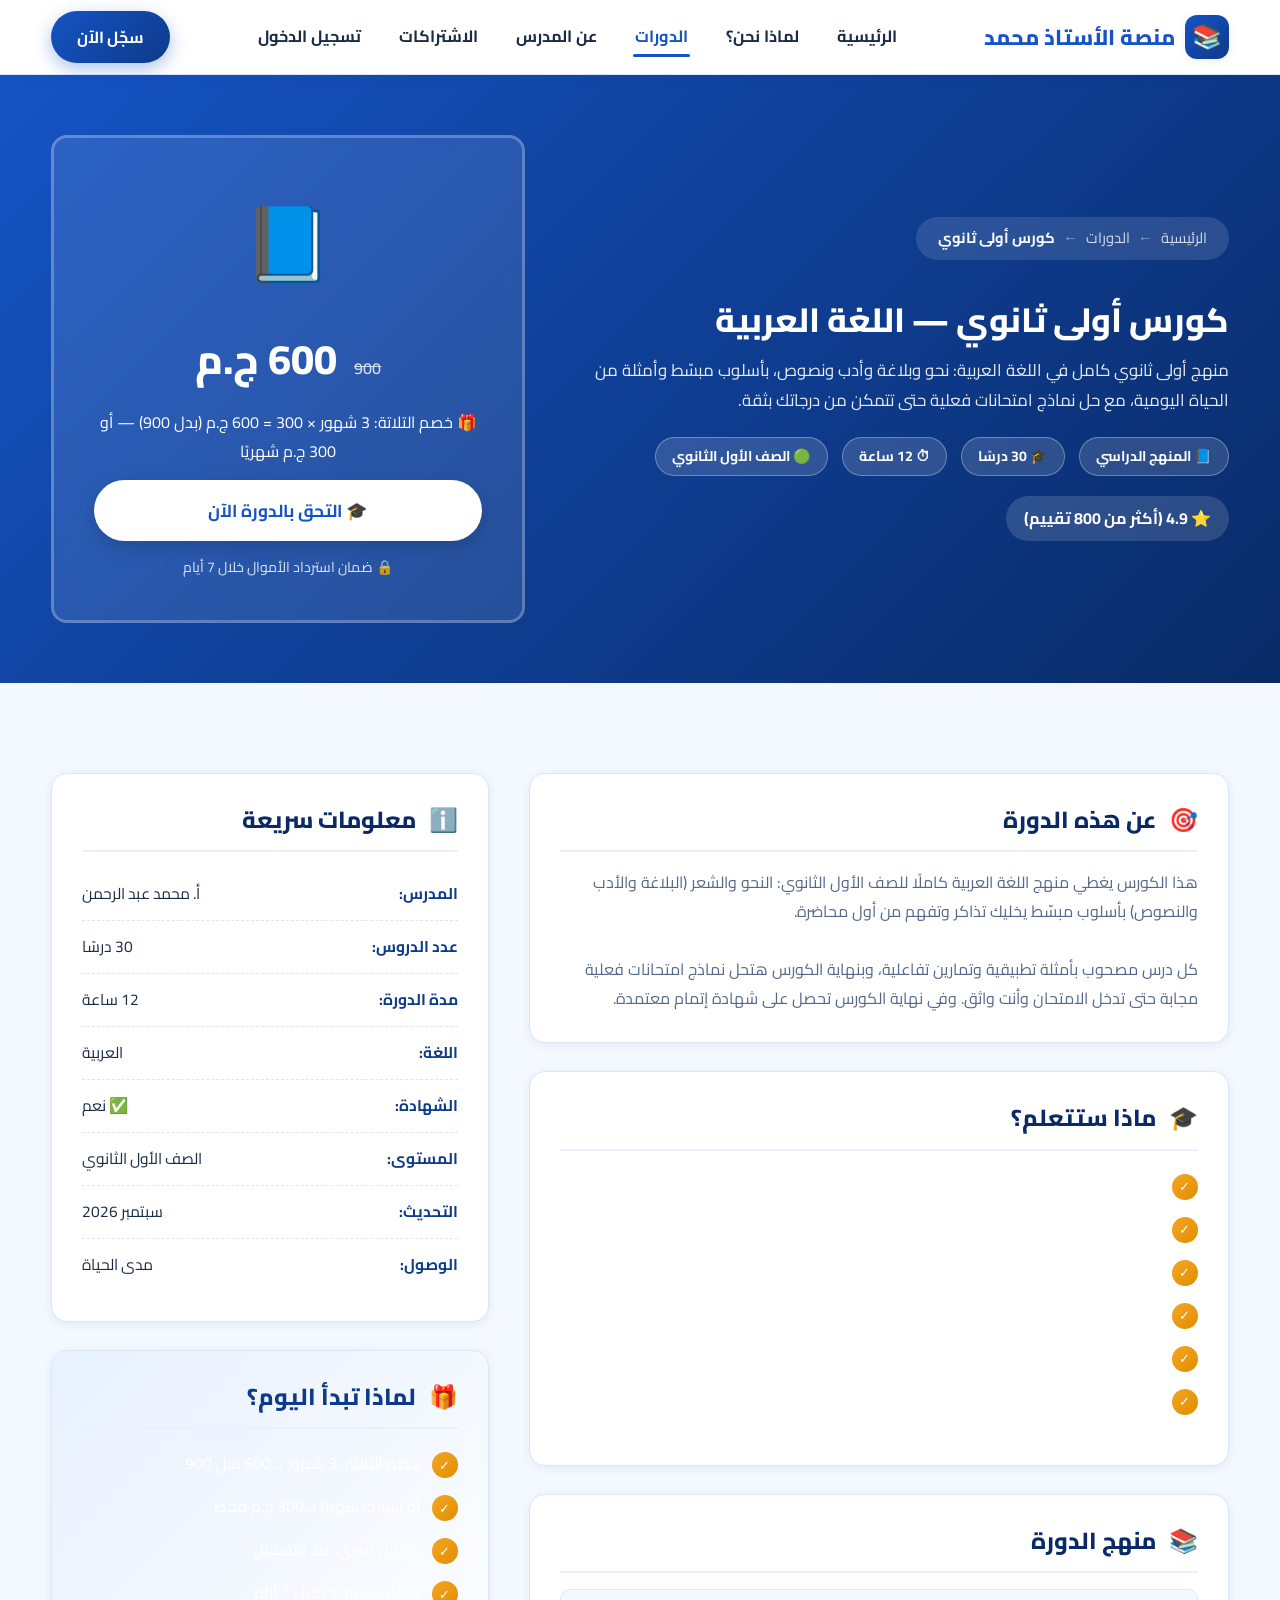
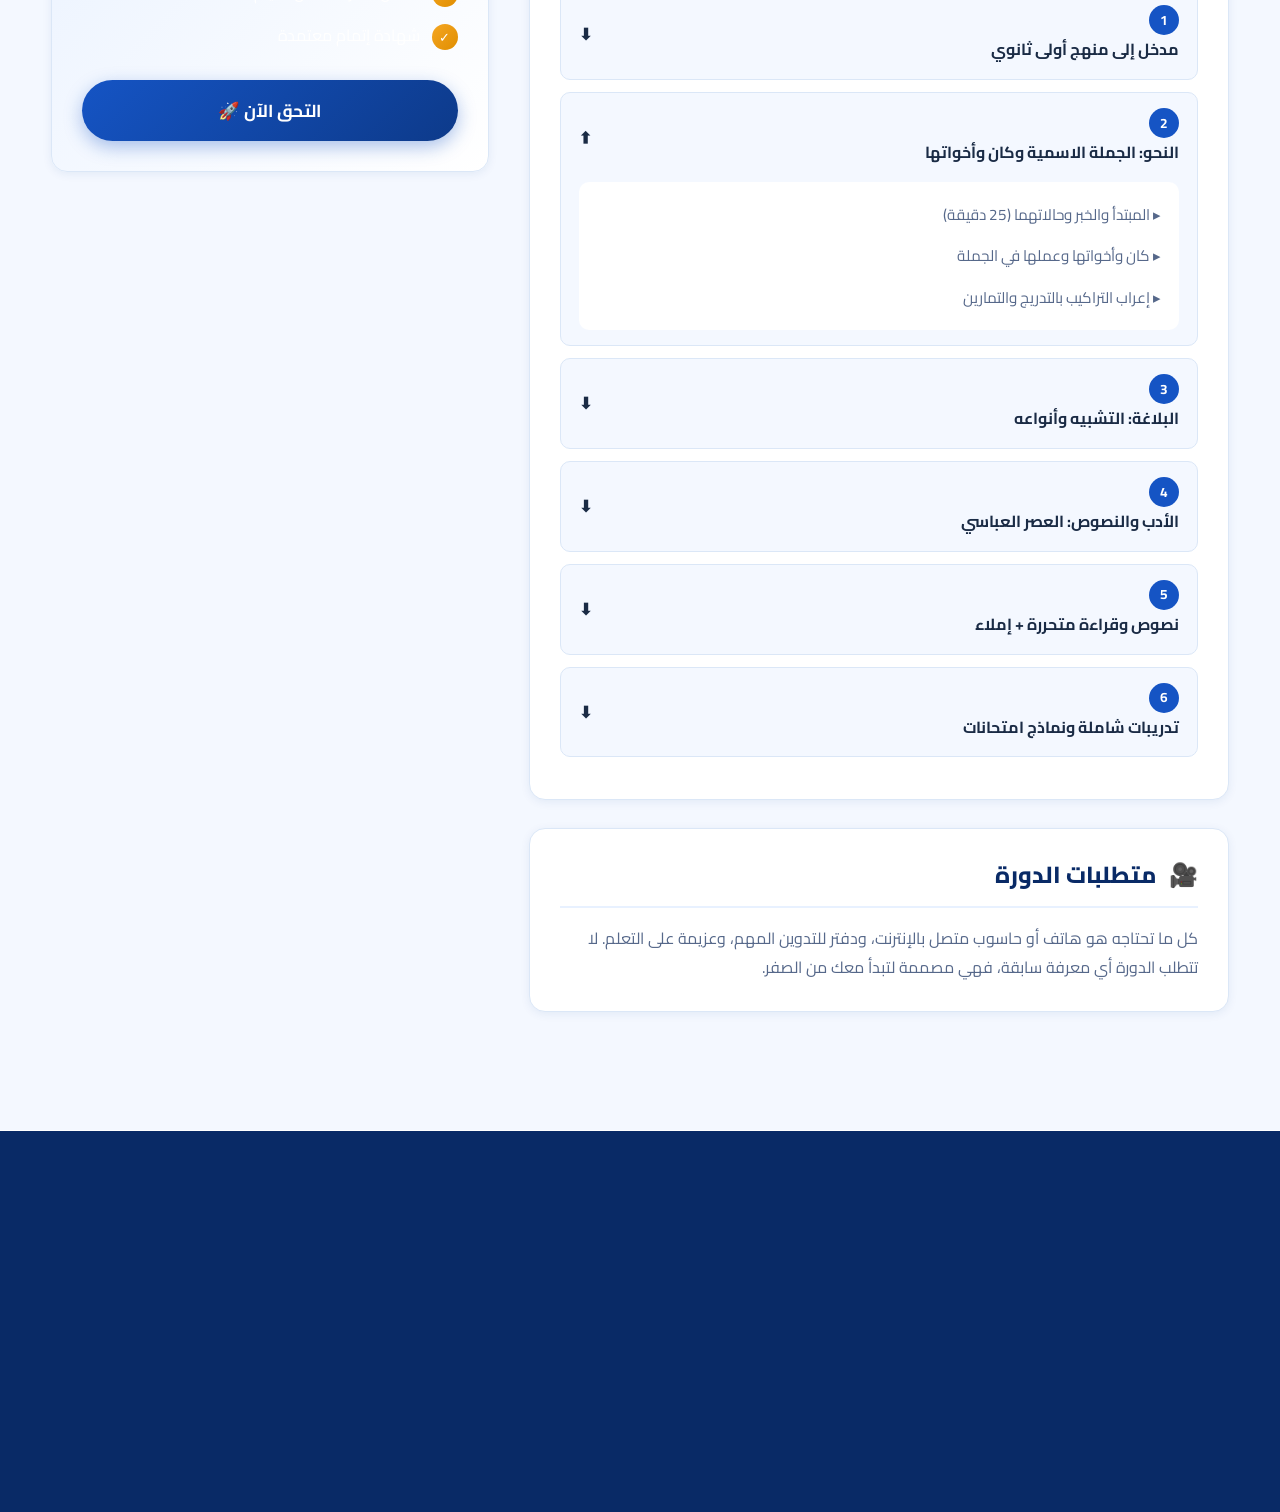
==== commit d1035b68: "......" ====
--- a/course.html
+++ b/course.html
@@ -3,8 +3,8 @@
 <head>
   <meta charset="UTF-8" />
   <meta name="viewport" content="width=device-width, initial-scale=1.0" />
-  <meta name="description" content="تفاصيل دورة قواعد اللغة العربية (النحو والصرف) - منصة الأستاذ محمد" />
-  <title>قواعد اللغة العربية | تفاصيل الدورة</title>
+  <meta name="description" content="كورس أولى ثانوي - اللغة العربية (نحو وبلاغة وأدب ونصوص) - منصة الأستاذ محمد" />
+  <title>أولى ثانوي - اللغة العربية | تفاصيل الدورة</title>
 
   <link rel="preconnect" href="https://fonts.googleapis.com" />
   <link rel="preconnect" href="https://fonts.gstatic.com" crossorigin />
@@ -28,11 +28,11 @@
         <li><a href="courses.html" class="active">الدورات</a></li>
         <li><a href="index.html#teacher">عن المدرس</a></li>
         <li><a href="index.html#pricing">الاشتراكات</a></li>
-        <li><a href="index.html#contact">تواصل معنا</a></li>
+        <li><a href="login.html">تسجيل الدخول</a></li>
       </ul>
 
       <div class="nav-actions">
-        <a href="index.html#contact" class="btn btn-primary">سجّل الآن</a>
+        <a href="login.html" class="btn btn-primary">سجّل الآن</a>
         <button class="menu-toggle" aria-label="القائمة">☰</button>
       </div>
     </div>
@@ -47,32 +47,32 @@
           <span class="sep">←</span>
           <a href="courses.html">الدورات</a>
           <span class="sep">←</span>
-          <span class="current">قواعد اللغة العربية</span>
-        </div>
-        <h1>قواعد اللغة العربية (النحو والصرف)</h1>
+          <span class="current">كورس أولى ثانوي</span>
+        </div>
+        <h1>كورس أولى ثانوي — اللغة العربية</h1>
         <p class="hero-desc">
-          رحلة متكاملة من الصفر إلى الاحتراف في النحو العربي: إعراب، بناء الجمل، الأفعال،
-          الأسماء، وأسرار الصرف. بأسلوب ميسّر وأمثلة عملية من القرآن الكريم والشعر والأدب.
+          منهج أولى ثانوي كامل في اللغة العربية: نحو وبلاغة وأدب ونصوص، بأسلوب مبسّط
+          وأمثلة من الحياة اليومية، مع حل نماذج امتحانات فعلية حتى تتمكن من درجاتك بثقة.
         </p>
         <div class="chips-row">
-          <span>📗 النحو والصرف</span>
-          <span>🎓 32 درسًا</span>
-          <span>⏱ 14 ساعة</span>
-          <span>🟢 جميع المستويات</span>
+          <span>📘 المنهج الدراسي</span>
+          <span>🎓 30 درسًا</span>
+          <span>⏱ 12 ساعة</span>
+          <span>🟢 الصف الأول الثانوي</span>
         </div>
         <div class="rating">
-          <span>⭐ 4.9 (أكثر من 1200 تقييم)</span>
+          <span>⭐ 4.9 (أكثر من 800 تقييم)</span>
         </div>
       </div>
 
       <div class="course-visual">
-        <div class="icon">📖</div>
+        <div class="icon">📘</div>
         <div class="price-tag">
-          <small>500</small>
-          350 ج.م
-        </div>
-        <p>خصم 30% لفترة محدودة</p>
-        <a href="index.html#contact" class="btn btn-light btn-lg" style="margin-top: 14px;">🎓 التحق بالدورة الآن</a>
+          <small>900</small>
+          600 ج.م
+        </div>
+        <p>🎁 خصم التلاتة: 3 شهور × 300 = 600 ج.م (بدل 900) — أو 300 ج.م شهريًا</p>
+        <a href="login.html" class="btn btn-light btn-lg" style="margin-top: 14px;">🎓 التحق بالدورة الآن</a>
         <p class="note">🔒 ضمان استرداد الأموال خلال 7 أيام</p>
       </div>
     </div>
@@ -87,26 +87,26 @@
         <div class="card-panel reveal">
           <h2><span class="icon">🎯</span> عن هذه الدورة</h2>
           <p>
-            هذه الدورة هي المرجع الشامل لقواعد اللغة العربية. نبدأ معك من أساسيات الكلمة وأنواعها،
-            ثم نتدرج إلى الجملة الاسمية والفعلية، والأسماء المرفوعة والمنصوبة والمجرورة،
-            ثم ينتقل بك إلى أسرار الصرف: الميزان الصرفي، المشتقات، والأوزان.
+            هذا الكورس يغطي منهج اللغة العربية كاملًا للصف الأول الثانوي: النحو والشعر
+            (البلاغة والأدب والنصوص) بأسلوب مبسّط يخليك تذاكر وتفهم من أول محاضرة.
           </p>
           <br />
           <p>
-            كل درس مصحوب بأمثلة تطبيقية، وتمارين تفاعلية، وحصص مباشرة أسبوعية لمراجعة ما تم
-            تعلمه والإجابة عن كل استفساراتك. في نهاية الدورة ستحصل على شهادة إتمام معتمدة.
+            كل درس مصحوب بأمثلة تطبيقية وتمارين تفاعلية، وبنهاية الكورس هتحل نماذج
+            امتحانات فعلية مجابة حتى تدخل الامتحان وأنت واثق. وفي نهاية الكورس تحصل
+            على شهادة إتمام معتمدة.
           </p>
         </div>
 
         <div class="card-panel reveal">
           <h2><span class="icon">🎓</span> ماذا ستتعلم؟</h2>
           <div class="teacher-list" style="color: var(--text);">
-            <li><span class="check">✓</span> فهم الكلمة وأقسامها: اسم وفعل وحرف</li>
-            <li><span class="check">✓</span> إعراب الجملة الاسمية والجملة الفعلية بثقة</li>
-            <li><span class="check">✓</span> إتقان حالات الرفع والنصب والجر والجزم</li>
-            <li><span class="check">✓</span> تحويل الأفعال وأوزان الصرف المختلفة</li>
-            <li><span class="check">✓</span> التمييز بين أنواع المشتقات واستخداماتها</li>
-            <li><span class="check">✓</span> حل أسئلة النحو في الامتحانات بسهولة</li>
+            <li><span class="check">✓</span> إتقان النحو المقرر: الجملة الاسمية وكان وأخواتها</li>
+            <li><span class="check">✓</span> البلاغة: التشبيه وأنواعه والاستعارة بأمثلة سهلة</li>
+            <li><span class="check">✓</span> الأدب والنصوص: دراسة العصر العباسي ونصوصه المقررة</li>
+            <li><span class="check">✓</span> حل أسئلة الامتحانات بنظامها الجديد بثقة</li>
+            <li><span class="check">✓</span> مراجعات دورية وملخصات قبل الامتحان</li>
+            <li><span class="check">✓</span> مهارات القراءة المتحررة والتعبير السليم</li>
           </div>
         </div>
 
@@ -116,70 +116,70 @@
 
           <div class="curriculum-item">
             <div class="curriculum-head">
-              <span><span class="num">1</span> مدخل إلى النحو العربي</span>
-              <span>⬇</span>
-            </div>
-            <div class="curriculum-body">
-              <ul>
-                <li>▸ ما النحو ولماذا نتعلمه؟ (12 دقيقة)</li>
-                <li>▸ الكلمة وأقسامها: الاسم والفعل والحرف</li>
-                <li>▸ الجملة المفيدة وعناصرها الأساسية</li>
+              <span><span class="num">1</span> مدخل إلى منهج أولى ثانوي</span>
+              <span>⬇</span>
+            </div>
+            <div class="curriculum-body">
+              <ul>
+                <li>▸ مكونات المادة: نحو وبلاغة وأدب ونصوص (10 دقائق)</li>
+                <li>▸ توزيع المنهج وطريقة المذاكرة الصحيحة</li>
+                <li>▸ خطة المراجعة الأسبوعية المقترحة</li>
               </ul>
             </div>
           </div>
 
           <div class="curriculum-item open">
             <div class="curriculum-head">
-              <span><span class="num">2</span> المرفوعات من الأسماء</span>
-              <span>⬇</span>
-            </div>
-            <div class="curriculum-body">
-              <ul>
-                <li>▸ الفاعل وشروط إعرابه (25 دقيقة)</li>
-                <li>▸ المبتدأ والخبر وأنواعها</li>
-                <li>▸ اسم كان وأخواتها وأخبارها</li>
-              </ul>
-            </div>
-          </div>
-
-          <div class="curriculum-item">
-            <div class="curriculum-head">
-              <span><span class="num">3</span> المنصوبات من الأسماء</span>
-              <span>⬇</span>
-            </div>
-            <div class="curriculum-body">
-              <ul>
-                <li>▸ المفعول به وأنواعها</li>
-                <li>▸ الحال والتمييز وفرق بينهما</li>
-                <li>▸ المفعول المطلق والنعوت المنصوبة</li>
-              </ul>
-            </div>
-          </div>
-
-          <div class="curriculum-item">
-            <div class="curriculum-head">
-              <span><span class="num">4</span> المجرورات والمجزومات</span>
-              <span>⬇</span>
-            </div>
-            <div class="curriculum-body">
-              <ul>
-                <li>▸ حروف الجر وأدوات القسم</li>
-                <li>▸ الإضافة والمضاف إليه</li>
-                <li>▸ أدوات الجزم وعلامات الإعراب</li>
-              </ul>
-            </div>
-          </div>
-
-          <div class="curriculum-item">
-            <div class="curriculum-head">
-              <span><span class="num">5</span> أسرار الصرف والميزان الصرفي</span>
-              <span>⬇</span>
-            </div>
-            <div class="curriculum-body">
-              <ul>
-                <li>▸ الميزان الصرفي: فعل وفاعل ومفعول</li>
-                <li>▸ المشتقات: اسم الفاعل والمفعول والصفة</li>
-                <li>▸ التصغير والنسب والإعلال</li>
+              <span><span class="num">2</span> النحو: الجملة الاسمية وكان وأخواتها</span>
+              <span>⬇</span>
+            </div>
+            <div class="curriculum-body">
+              <ul>
+                <li>▸ المبتدأ والخبر وحالاتهما (25 دقيقة)</li>
+                <li>▸ كان وأخواتها وعملها في الجملة</li>
+                <li>▸ إعراب التراكيب بالتدريج والتمارين</li>
+              </ul>
+            </div>
+          </div>
+
+          <div class="curriculum-item">
+            <div class="curriculum-head">
+              <span><span class="num">3</span> البلاغة: التشبيه وأنواعه</span>
+              <span>⬇</span>
+            </div>
+            <div class="curriculum-body">
+              <ul>
+                <li>▸ أركان التشبيه وأمثلة من القرآن والشعر</li>
+                <li>▸ أنواع التشبيه: المفصل والمجمل والمؤكد</li>
+                <li>▸ تدريبات على أسئلة الامتحان</li>
+              </ul>
+            </div>
+          </div>
+
+          <div class="curriculum-item">
+            <div class="curriculum-head">
+              <span><span class="num">4</span> الأدب والنصوص: العصر العباسي</span>
+              <span>⬇</span>
+            </div>
+            <div class="curriculum-body">
+              <ul>
+                <li>▸ خصائص العصر العباسي وأهم أعلامه</li>
+                <li>▸ شرح النصوص المقررة وتحليل أفكارها</li>
+                <li>▸ تدريبات على النصوص والمحفوظات</li>
+              </ul>
+            </div>
+          </div>
+
+          <div class="curriculum-item">
+            <div class="curriculum-head">
+              <span><span class="num">5</span> نصوص وقراءة متحررة + إملاء</span>
+              <span>⬇</span>
+            </div>
+            <div class="curriculum-body">
+              <ul>
+                <li>▸ تقنيات القراءة المتحررة وحل أسئلتها</li>
+                <li>▸ قواعد الإملاء السليم في الامتحان</li>
+                <li>▸ التلخيص والتعبير خطوة بخطوة</li>
               </ul>
             </div>
           </div>
@@ -192,7 +192,7 @@
             <div class="curriculum-body">
               <ul>
                 <li>▸ 200 سؤال تدريبي متنوع مع الحل</li>
-                <li>▸ نماذج امتحانات مجاب عنها</li>
+                <li>▸ نماذج امتحانات أولى ثانوي مجابة</li>
                 <li>▸ امتحان نهائي شامل وشهادة إتمام</li>
               </ul>
             </div>
@@ -213,11 +213,11 @@
         <div class="card-panel reveal">
           <h2><span class="icon">ℹ️</span> معلومات سريعة</h2>
           <div class="sidebar-item"><b>المدرس:</b><span>أ. محمد عبد الرحمن</span></div>
-          <div class="sidebar-item"><b>عدد الدروس:</b><span>32 درسًا</span></div>
-          <div class="sidebar-item"><b>مدة الدورة:</b><span>14 ساعة</span></div>
+          <div class="sidebar-item"><b>عدد الدروس:</b><span>30 درسًا</span></div>
+          <div class="sidebar-item"><b>مدة الدورة:</b><span>12 ساعة</span></div>
           <div class="sidebar-item"><b>اللغة:</b><span>العربية</span></div>
           <div class="sidebar-item"><b>الشهادة:</b><span>✅ نعم</span></div>
-          <div class="sidebar-item"><b>المستوى:</b><span>جميع المستويات</span></div>
+          <div class="sidebar-item"><b>المستوى:</b><span>الصف الأول الثانوي</span></div>
           <div class="sidebar-item"><b>التحديث:</b><span>سبتمبر 2026</span></div>
           <div class="sidebar-item"><b>الوصول:</b><span>مدى الحياة</span></div>
         </div>
@@ -225,12 +225,13 @@
         <div class="card-panel reveal" style="background: linear-gradient(135deg, var(--primary-light), #fff);">
           <h2 style="color: var(--primary-dark);"><span class="icon">🎁</span> لماذا تبدأ اليوم؟</h2>
           <div class="teacher-list" style="color: var(--text);">
-            <li><span class="check">✓</span> خصم 30% لفترة محدودة</li>
+            <li><span class="check">✓</span> خصم التلاتة: 3 شهور بـ 600 بدل 900</li>
+            <li><span class="check">✓</span> أو اشترك شهريًا بـ 300 ج.م فقط</li>
             <li><span class="check">✓</span> وصول فوري عند التسجيل</li>
             <li><span class="check">✓</span> ضمان استرداد خلال 7 أيام</li>
             <li><span class="check">✓</span> شهادة إتمام معتمدة</li>
           </div>
-          <a href="index.html#contact" class="btn btn-primary btn-lg" style="width: 100%; margin-top: 10px;">التحق الآن 🚀</a>
+          <a href="login.html" class="btn btn-primary btn-lg" style="width: 100%; margin-top: 10px;">التحق الآن 🚀</a>
         </div>
       </aside>
 
@@ -260,10 +261,10 @@
         <div>
           <h4>الدورات</h4>
           <ul class="footer-links">
-            <li><a href="courses.html">قواعد اللغة العربية</a></li>
-            <li><a href="courses.html">البلاغة العربية</a></li>
-            <li><a href="courses.html">الأدب العربي</a></li>
-            <li><a href="courses.html">تحفيظ القرآن</a></li>
+            <li><a href="courses.html">كورس أولى ثانوي</a></li>
+            <li><a href="courses.html">كورس تانية ثانوي</a></li>
+            <li><a href="courses.html">كورس تالتة ثانوي</a></li>
+            <li><a href="courses.html">كورس البكالوريا</a></li>
           </ul>
         </div>
         <div>
--- a/css/style.css
+++ b/css/style.css
@@ -622,6 +622,30 @@
   text-decoration: line-through;
 }
 
+.course-cost {
+  display: flex;
+  flex-direction: column;
+  align-items: flex-start;
+  gap: 8px;
+}
+
+.course-per {
+  font-size: 0.85rem;
+  font-weight: 700;
+  color: var(--text-soft);
+}
+
+.course-deal {
+  font-size: 0.78rem;
+  font-weight: 700;
+  color: #b07d0a;
+  background: rgba(245, 166, 35, 0.14);
+  border: 1px solid rgba(245, 166, 35, 0.45);
+  padding: 4px 10px;
+  border-radius: 50px;
+  white-space: nowrap;
+}
+
 .btn-small {
   padding: 8px 20px;
   font-size: 0.9rem;
@@ -900,6 +924,13 @@
   font-size: 1rem;
   color: var(--text-soft);
   font-weight: 600;
+}
+
+.price-amount small del {
+  font-size: 0.95rem;
+  color: #e05252;
+  font-weight: 700;
+  margin-right: 6px;
 }
 
 .price-card ul {
@@ -1863,4 +1894,449 @@
   .scroll-progress {
     display: none;
   }
+}
+
+/* ===================== صفحة تسجيل الدخول ===================== */
+.auth-section {
+  padding: 70px 0;
+}
+
+.auth-card {
+  max-width: 760px;
+  margin: 0 auto;
+}
+
+.auth-note {
+  text-align: center;
+  margin-top: 14px;
+  font-size: 0.85rem;
+  color: var(--text-soft);
+}
+
+.plan-pills {
+  display: grid;
+  grid-template-columns: repeat(auto-fit, minmax(200px, 1fr));
+  gap: 14px;
+  margin-top: 4px;
+}
+
+.plan-pill {
+  position: relative;
+  cursor: pointer;
+}
+
+.plan-pill input {
+  position: absolute;
+  opacity: 0;
+  pointer-events: none;
+}
+
+.plan-pill .pill-body {
+  display: flex;
+  flex-direction: column;
+  align-items: flex-start;
+  gap: 4px;
+  border: 2px solid var(--border);
+  border-radius: 14px;
+  padding: 16px;
+  background: #fff;
+  transition: border-color 0.25s ease, background 0.25s ease, transform 0.25s ease;
+}
+
+.plan-pill:hover .pill-body {
+  transform: translateY(-2px);
+}
+
+.plan-pill input:checked + .pill-body {
+  border-color: var(--primary);
+  background: var(--primary-light);
+}
+
+.pill-price {
+  font-size: 1.25rem;
+  font-weight: 800;
+  color: var(--primary);
+}
+
+.pill-price del {
+  font-size: 0.95rem;
+  color: #e05252;
+  font-weight: 700;
+  margin-right: 6px;
+}
+
+.pill-note {
+  font-size: 0.8rem;
+  color: var(--text-soft);
+}
+
+/* ===================== صفحة الدفع ===================== */
+.pay-section {
+  padding: 70px 0;
+}
+
+.pay-grid {
+  display: grid;
+  grid-template-columns: 1fr 1.2fr;
+  gap: 30px;
+  align-items: start;
+}
+
+.summary-list {
+  display: flex;
+  flex-direction: column;
+  gap: 4px;
+  margin: 8px 0 16px;
+}
+
+.summary-row {
+  display: flex;
+  justify-content: space-between;
+  align-items: center;
+  padding: 12px 14px;
+  border: 1px solid var(--border);
+  border-radius: 12px;
+  background: #fbfcfe;
+  font-size: 0.95rem;
+}
+
+.summary-row span {
+  font-weight: 700;
+  color: var(--text);
+}
+
+.summary-row.summary-total {
+  border-color: rgba(21, 84, 196, 0.35);
+  background: var(--primary-light);
+}
+
+.summary-row.summary-total span {
+  font-size: 1.3rem;
+  font-weight: 900;
+  color: var(--primary);
+}
+
+.summary-note {
+  font-size: 0.82rem;
+  color: var(--text-soft);
+  margin-bottom: 16px;
+}
+
+.pay-methods {
+  display: grid;
+  grid-template-columns: repeat(2, 1fr);
+  gap: 14px;
+}
+
+.pay-method {
+  position: relative;
+  cursor: pointer;
+}
+
+.pay-method input {
+  position: absolute;
+  opacity: 0;
+  pointer-events: none;
+}
+
+.pay-method .method-body {
+  display: flex;
+  flex-direction: column;
+  align-items: center;
+  gap: 8px;
+  border: 2px solid var(--border);
+  border-radius: 14px;
+  padding: 18px 12px;
+  background: #fff;
+  text-align: center;
+  transition: border-color 0.25s ease, background 0.25s ease, transform 0.25s ease;
+}
+
+.pay-method:hover .method-body {
+  transform: translateY(-2px);
+}
+
+.pay-method input:checked + .method-body {
+  border-color: var(--primary);
+  background: var(--primary-light);
+}
+
+.method-icon {
+  font-size: 1.7rem;
+}
+
+.success-box {
+  display: none;
+  text-align: center;
+  margin-top: 20px;
+  padding: 40px 24px;
+  border: 2px solid rgba(22, 163, 74, 0.35);
+  border-radius: 16px;
+  background: rgba(22, 163, 74, 0.08);
+}
+
+.success-box.show {
+  display: block;
+  animation: cardPop 0.5s cubic-bezier(0.22, 0.61, 0.36, 1) both;
+}
+
+.success-icon {
+  font-size: 3rem;
+  margin-bottom: 10px;
+}
+
+.success-box h3 {
+  color: var(--primary-dark);
+  margin-bottom: 8px;
+}
+
+.success-box p {
+  color: var(--text);
+  margin-bottom: 20px;
+}
+
+@media (max-width: 768px) {
+  .pay-grid {
+    grid-template-columns: 1fr;
+  }
+
+  .pay-methods {
+    grid-template-columns: 1fr;
+  }
+}
+
+/* ===================== الصفحة الترحيبية ===================== */
+.welcome-box {
+  max-width: 700px;
+  margin: 0 auto;
+  padding: 60px 30px;
+  text-align: center;
+}
+
+.welcome-box .section-tag {
+  margin: 14px auto 0;
+}
+
+.welcome-box h1 {
+  font-size: 2.1rem;
+  font-weight: 900;
+  color: var(--primary-dark);
+  margin: 18px 0 10px;
+  line-height: 1.6;
+}
+
+.welcome-box p {
+  color: var(--text);
+  margin-bottom: 10px;
+}
+
+.welcome-box .welcome-name {
+  font-size: 1.2rem;
+  font-weight: 800;
+  color: var(--primary);
+  margin-bottom: 6px;
+}
+
+.welcome-actions {
+  display: flex;
+  flex-wrap: wrap;
+  gap: 14px;
+  justify-content: center;
+  margin-top: 26px;
+}
+
+@media (max-width: 768px) {
+  .welcome-box h1 {
+    font-size: 1.5rem;
+  }
+
+  .welcome-actions .btn {
+    width: 100%;
+  }
+}
+
+/* ===================== ترحيب: معلومات إضافية ===================== */
+.welcome-info {
+  font-size: 1.05rem;
+  font-weight: 800;
+  color: var(--primary);
+  margin-bottom: 4px;
+}
+
+.welcome-who {
+  font-size: 1.15rem;
+  font-weight: 800;
+  color: var(--accent);
+}
+
+/* ===================== صفحة اختيار الدورة ===================== */
+.course-select-grid {
+  display: grid;
+  grid-template-columns: repeat(auto-fit, minmax(230px, 1fr));
+  gap: 16px;
+}
+
+.course-option {
+  position: relative;
+  cursor: pointer;
+}
+
+.course-option input {
+  position: absolute;
+  opacity: 0;
+  pointer-events: none;
+}
+
+.course-option .course-option-body {
+  display: flex;
+  flex-direction: column;
+  align-items: center;
+  gap: 10px;
+  height: 100%;
+  text-align: center;
+  border: 2px solid var(--border);
+  border-radius: 14px;
+  padding: 22px 14px;
+  background: #fff;
+  transition: border-color 0.25s ease, background 0.25s ease, transform 0.25s ease, box-shadow 0.25s ease;
+}
+
+.course-option:hover .course-option-body {
+  transform: translateY(-3px);
+  box-shadow: var(--shadow-sm);
+}
+
+.course-option input:checked + .course-option-body {
+  border-color: var(--primary);
+  background: var(--primary-light);
+  box-shadow: 0 8px 20px rgba(21, 84, 196, 0.15);
+}
+
+.course-option-icon {
+  font-size: 2rem;
+}
+
+.course-option-body b {
+  color: var(--primary-dark);
+  font-size: 1.05rem;
+}
+
+.course-option-body small {
+  color: var(--text-soft);
+  line-height: 1.7;
+  font-size: 0.85rem;
+}
+
+.plan-block {
+  margin-top: 24px;
+}
+
+.plan-block label {
+  display: block;
+  font-weight: 800;
+  color: var(--primary-dark);
+  margin-bottom: 10px;
+  text-align: center;
+}
+
+#select-course-app .btn-lg {
+  margin-top: 18px;
+}
+
+/* ===================== حساب المستخدم: شريط التنقل ===================== */
+.account-chip {
+  display: inline-flex;
+  align-items: center;
+  gap: 8px;
+  background: var(--primary-light);
+  border: 1px solid rgba(21, 84, 196, 0.25);
+  border-radius: 999px;
+  padding: 4px 14px 4px 6px;
+  text-decoration: none;
+  max-width: 200px;
+  transition: transform 0.25s ease, box-shadow 0.25s ease;
+}
+
+.account-chip:hover {
+  transform: translateY(-1px);
+  box-shadow: var(--shadow-sm);
+}
+
+.account-avatar {
+  width: 34px;
+  height: 34px;
+  border-radius: 50%;
+  overflow: hidden;
+  display: inline-flex;
+  align-items: center;
+  justify-content: center;
+  background: var(--primary);
+  color: #fff;
+  font-weight: 800;
+  font-size: 0.95rem;
+  flex-shrink: 0;
+}
+
+.account-avatar img {
+  width: 100%;
+  height: 100%;
+  object-fit: cover;
+  display: block;
+}
+
+.account-name {
+  font-weight: 800;
+  color: var(--primary-dark);
+  font-size: 0.9rem;
+  overflow: hidden;
+  text-overflow: ellipsis;
+  white-space: nowrap;
+}
+
+/* ===================== صورة الحساب في نموذج التسجيل ===================== */
+.avatar-hint {
+  display: block;
+  font-size: 0.8rem;
+  color: var(--text-soft);
+  margin-top: 6px;
+}
+
+.avatar-preview {
+  width: 72px;
+  height: 72px;
+  border-radius: 50%;
+  object-fit: cover;
+  border: 2px solid var(--primary);
+  margin-top: 10px;
+  display: block;
+}
+
+/* ===================== صورة الحساب في صفحة الترحيب ===================== */
+.welcome-avatar {
+  width: 88px;
+  height: 88px;
+  border-radius: 50%;
+  overflow: hidden;
+  margin: 14px auto 0;
+  display: inline-flex;
+  align-items: center;
+  justify-content: center;
+  background: var(--primary);
+  color: #fff;
+  font-size: 2.2rem;
+  font-weight: 900;
+  box-shadow: 0 8px 24px rgba(13, 58, 138, 0.25);
+}
+
+.welcome-avatar img {
+  width: 100%;
+  height: 100%;
+  object-fit: cover;
+  display: block;
+}
+
+@media (max-width: 768px) {
+  .account-name {
+    max-width: 90px;
+  }
 }
